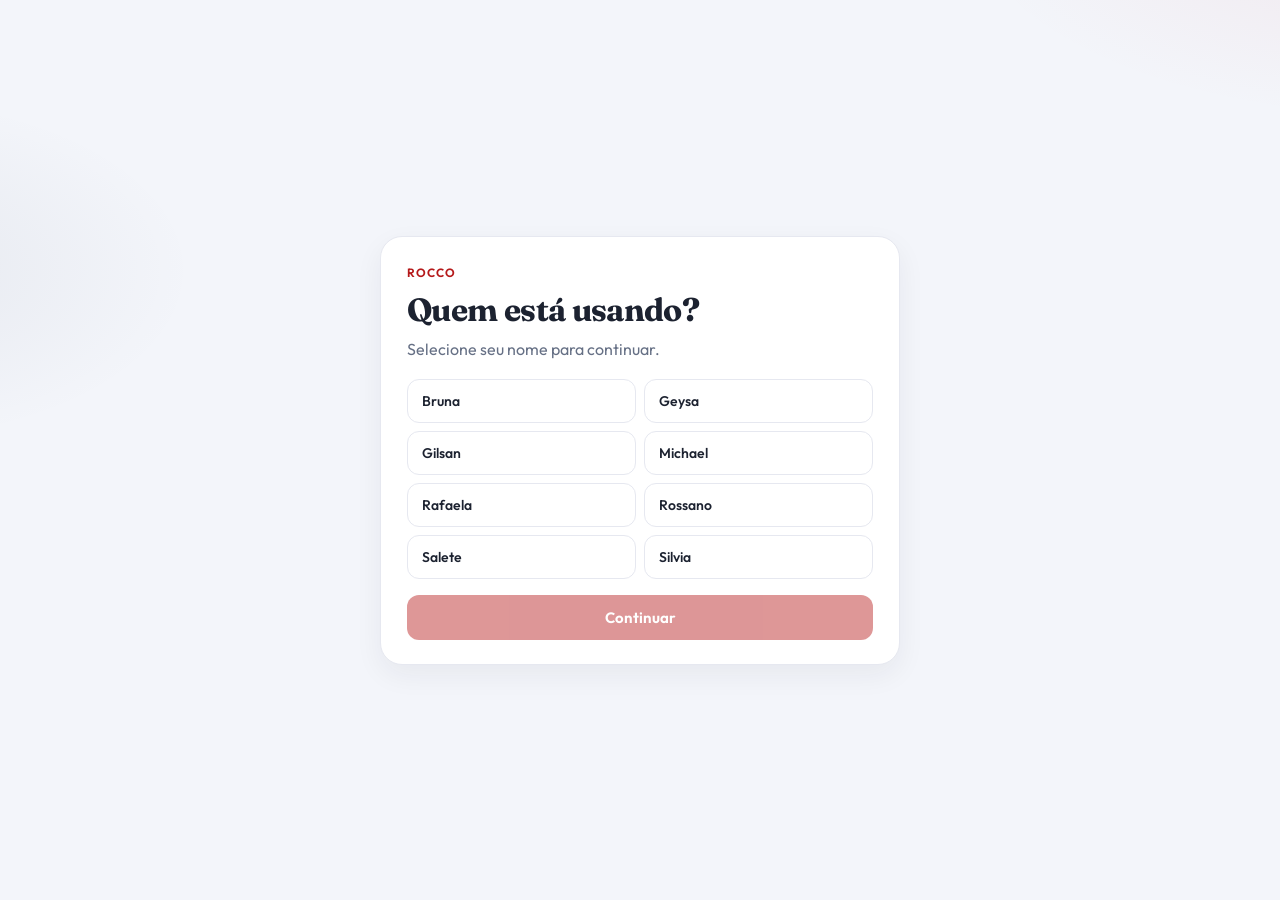
==== index.html @ 086c53b8 "Add a sell-out store drawer with scoped filters, title search, and multi-ISBN selection. Co-authored" ====
<!DOCTYPE html>
<html lang="pt-BR">
<head>
  <meta charset="UTF-8">
  <meta name="viewport" content="width=device-width, initial-scale=1">
  <title>Rocco · Sell-out e sell-in</title>
  <link rel="preconnect" href="https://fonts.googleapis.com">
  <link rel="preconnect" href="https://fonts.gstatic.com" crossorigin>
  <link href="https://fonts.googleapis.com/css2?family=Fraunces:opsz,wght@9..144,560;9..144,650&family=Outfit:wght@360;460;560;650&display=swap" rel="stylesheet">
  <link rel="stylesheet" href="styles.css?v=20261107-multi-sku">
  <link rel="icon" href="data:image/svg+xml,%3Csvg xmlns='http://www.w3.org/2000/svg' viewBox='0 0 64 64'%3E%3Crect width='64' height='64' rx='14' fill='%23b5191a'/%3E%3C/svg%3E">
</head>
<body>
  <div class="seller-gate" id="sellerGate" role="dialog" aria-modal="true" aria-labelledby="sellerGateTitle">
    <div class="seller-gate-card">
      <p class="seller-gate-eyebrow">Rocco</p>
      <h1 id="sellerGateTitle">Quem está usando?</h1>
      <p class="seller-gate-text">Selecione seu nome para continuar.</p>
      <div class="seller-gate-list" id="sellerGateList" role="listbox" aria-label="Lista de vendedores"></div>
      <button type="button" class="seller-gate-btn" id="btnSellerContinue" disabled>Continuar</button>
    </div>
  </div>

  <div class="app" id="appShell" hidden>
    <aside class="sidebar">
      <div class="brand">
        <img src="logo-rocco.png" alt="Editora Rocco" width="184" height="50">
        <small id="brandPanel">Sell-out</small>
      </div>
      <div class="side-who">
        <span>Usando como</span>
        <strong id="sellerNameLabel">—</strong>
        <button type="button" id="btnChangeSeller">Trocar</button>
      </div>

      <nav class="nav" id="navOut" aria-label="Seções do sell-out">
        <button type="button" data-goto="sec-visao" class="is-active">
          <svg viewBox="0 0 24 24" aria-hidden="true"><path d="M4 4h7v7H4zM13 4h7v4h-7zM13 10h7v10h-7zM4 13h7v7H4z"/></svg>
          Visão geral
        </button>
        <button type="button" data-goto="sec-clientes">
          <svg viewBox="0 0 24 24" aria-hidden="true"><path d="M16 21v-2a4 4 0 0 0-4-4H6a4 4 0 0 0-4 4v2"/><circle cx="9" cy="7" r="3"/><path d="M22 21v-2a4 4 0 0 0-3-3.87M16 3.13a4 4 0 0 1 0 7.75"/></svg>
          Clientes
        </button>
        <button type="button" data-goto="sec-itens">
          <svg viewBox="0 0 24 24" aria-hidden="true"><path d="M4 19h16M7 16V8M12 16V5M17 16v-5"/></svg>
          Itens
        </button>
        <button type="button" data-goto="sec-evo">
          <svg viewBox="0 0 24 24" aria-hidden="true"><path d="M4 19V5M4 19h16"/><path d="M7 15l4-5 3 3 5-7"/></svg>
          Evolução
        </button>
        <button type="button" data-goto="sec-uf">
          <svg viewBox="0 0 24 24" aria-hidden="true"><path d="M12 21s7-4.5 7-11a7 7 0 1 0-14 0c0 6.5 7 11 7 11z"/><circle cx="12" cy="10" r="2.5"/></svg>
          Por UF
        </button>
      </nav>
      <nav class="nav" id="navIn" aria-label="Seções do sell-in" hidden>
        <button type="button" data-goto-in="sec-visao" class="is-active">
          <svg viewBox="0 0 24 24" aria-hidden="true"><path d="M4 4h7v7H4zM13 4h7v4h-7zM13 10h7v10h-7zM4 13h7v7H4z"/></svg>
          Visão geral
        </button>
        <button type="button" data-goto-in="sec-evo">
          <svg viewBox="0 0 24 24" aria-hidden="true"><path d="M4 19V5M4 19h16"/><path d="M7 15l4-5 3 3 5-7"/></svg>
          Evolução
        </button>
        <button type="button" data-goto-in="sec-uf">
          <svg viewBox="0 0 24 24" aria-hidden="true"><path d="M12 21s7-4.5 7-11a7 7 0 1 0-14 0c0 6.5 7 11 7 11z"/><circle cx="12" cy="10" r="2.5"/></svg>
          Por UF
        </button>
        <button type="button" data-goto-in="sec-alertas">
          <svg viewBox="0 0 24 24" aria-hidden="true"><path d="M12 4 3 19h18L12 4z"/><path d="M12 10v4M12 16.5v.5"/></svg>
          Alertas
        </button>
        <button type="button" data-goto-in="sec-rank">
          <svg viewBox="0 0 24 24" aria-hidden="true"><path d="M7 20V10M12 20V4M17 20v-7"/></svg>
          Ranking
        </button>
      </nav>

      <div class="side-foot" id="sideFoot">
        <p class="side-base" id="sideBase">Nenhuma base carregada</p>
        <div class="side-filters" id="sideFilters" hidden>
          <div class="side-filters-head">
            <p>Filtros utilizados</p>
            <button type="button" class="side-clear-link" id="btnSideClear" hidden>Limpar</button>
          </div>
          <ul id="sideFilterList"></ul>
          <button type="button" class="side-clear" id="btnSideClearAll" hidden>Limpar todos os filtros</button>
        </div>
      </div>

      <button type="button" class="side-file" id="btnFile">
        <svg viewBox="0 0 24 24" aria-hidden="true"><path d="M12 4v10"/><path d="m8 8 4-4 4 4"/><path d="M5 20h14"/></svg>
        <span>
          <strong id="fileLabel">Importar CSV</strong>
          <small id="fileMeta">Sell-out acumulado Rocco</small>
        </span>
      </button>
      <input id="file" type="file" accept=".csv,text/csv" hidden>
    </aside>

    <main class="main">
      <div class="main-inner">
        <header class="top">
          <div>
            <h1 id="viewTitle">Desempenho sell-out</h1>
            <p id="viewSource">O que o cliente vendeu para o consumidor final</p>
          </div>
          <div class="top-tools">
            <div class="view-tabs" role="tablist" aria-label="Painel">
              <button type="button" id="tabSellOut" role="tab" aria-pressed="true" aria-controls="viewOut">Sell-out</button>
              <button type="button" id="tabSellIn" role="tab" aria-pressed="false" aria-controls="viewIn">Sell-in</button>
            </div>
            <div class="out-tools" id="outTools">
            <div class="year-switch" id="yearSwitch" role="group" aria-label="Ano em análise"></div>
            <div class="search-wrap">
              <label class="search">
                <svg viewBox="0 0 24 24" aria-hidden="true"><circle cx="11" cy="11" r="6"/><path d="m16 16 4 4"/></svg>
                <input id="q" type="search" placeholder="Buscar loja ou CNPJ" autocomplete="off" disabled aria-label="Buscar loja ou CNPJ" aria-controls="searchHit" aria-expanded="false">
              </label>
              <div id="searchHit" class="search-hit" hidden></div>
            </div>
            <div class="search-wrap">
              <label class="search search-isbn">
                <svg viewBox="0 0 24 24" aria-hidden="true"><circle cx="11" cy="11" r="6"/><path d="m16 16 4 4"/></svg>
                <input id="qIsbn" type="search" placeholder="Buscar ISBN" autocomplete="off" disabled aria-label="Buscar ISBN" aria-controls="isbnHit" aria-expanded="false" inputmode="numeric">
              </label>
              <div id="isbnHit" class="search-hit" hidden></div>
            </div>
            <div class="search-wrap">
              <label class="search search-title">
                <svg viewBox="0 0 24 24" aria-hidden="true"><circle cx="11" cy="11" r="6"/><path d="m16 16 4 4"/></svg>
                <input id="qTitle" type="search" placeholder="Buscar título" autocomplete="off" disabled aria-label="Buscar título" aria-controls="titleHit" aria-expanded="false">
              </label>
              <div id="titleHit" class="search-hit" hidden></div>
            </div>
            </div>
          </div>
        </header>

        <div id="viewOut">
        <section id="empty" class="empty">
          <div class="drop" id="drop">
            <div class="drop-icon" aria-hidden="true">
              <svg viewBox="0 0 24 24"><path d="M12 16V6"/><path d="m8 9 4-4 4 4"/><path d="M5 19h14"/></svg>
            </div>
            <h2>Solte o CSV de sell-out</h2>
            <p>Use o arquivo <b>SELL-OUT ACUMULADO ROCCO</b>. Cada venda entra no mês da data. Editora e selo ficam de fora.</p>
            <button type="button" class="btn" id="pick">Selecionar arquivo</button>
            <p class="error" id="error" hidden></p>
          </div>
        </section>

        <div id="dash" hidden>
          <section id="sec-visao" data-section>
            <div class="filters">
              <div class="filter-bar" id="filterBar"></div>
              <button type="button" class="text-btn" id="btnClear" hidden>Limpar recortes</button>
            </div>
            <p class="hint">Comece pelo vendedor. Depois cruze grupo econômico, loja, UF ou categoria — os painéis e o ranking de itens acompanham o recorte. A data vale pelo mês inteiro.</p>
            <div class="chips" id="chips" hidden></div>

            <div class="kpis">
              <article class="kpi kpi-amber">
                <span id="kpiRevenueLabel">Faturamento</span>
                <b id="kpiRevenue">—</b>
                <small id="kpiRevenueSub"></small>
              </article>
              <article class="kpi kpi-green" id="kpiVarCard">
                <span>Variação vs. ano anterior</span>
                <b id="kpiVar">—</b>
                <small id="kpiVarSub"></small>
              </article>
              <article class="kpi kpi-navy">
                <span>Lojas ativas</span>
                <b id="kpiActive">—</b>
                <small id="kpiActiveSub">com venda no período</small>
              </article>
              <button type="button" class="kpi is-flat" id="kpiStoppedCard" aria-disabled="true">
                <span>Lojas paradas</span>
                <b id="kpiStopped">—</b>
                <small id="kpiStoppedSub">venda no ano anterior, zero agora</small>
              </button>
              <button type="button" class="kpi kpi-teal" id="kpiNovosCard" aria-disabled="true">
                <span>Novos na base</span>
                <b id="kpiNovos">—</b>
                <small id="kpiNovosSub">primeira venda nos últimos 12 meses</small>
              </button>
              <article class="kpi kpi-purple">
                <span>Volume</span>
                <b id="kpiVolume">—</b>
                <small id="kpiVolumeSub">unidades vendidas</small>
              </article>
            </div>

            <div class="kpi-row">
              <article class="kpi kpi-soft">
                <span>Ticket médio</span>
                <b id="kpiTicket">—</b>
                <small>por cupom</small>
              </article>
              <article class="kpi kpi-soft">
                <span>Grupos ativos</span>
                <b id="kpiGrupos">—</b>
                <small>grupos econômicos</small>
              </article>
              <article class="kpi kpi-soft">
                <span>SKUs distintos</span>
                <b id="kpiSkus">—</b>
                <small>títulos no recorte</small>
              </article>
              <article class="kpi kpi-soft">
                <span>Cupons</span>
                <b id="kpiCupons">—</b>
                <small>transações</small>
              </article>
            </div>
          </section>

          <section class="grid-mid" id="sec-evo" data-section>
            <article class="card chart-card">
              <header class="card-head">
                <div>
                  <h2 id="chartTitle">Evolução mensal</h2>
                  <p id="chartSub">Faturamento no recorte atual</p>
                </div>
              </header>
              <div class="plot-wrap">
                <canvas id="trend" aria-describedby="chartSummary"></canvas>
              </div>
              <p id="chartSummary" class="sr-only"></p>
            </article>

            <article class="card donut-card">
              <header class="card-head">
                <div>
                  <h2>Composição</h2>
                  <p id="donutSub">Participação no período</p>
                </div>
                <div class="seg seg-sm" id="dimSeg" role="group" aria-label="Dimensão">
                  <button type="button" data-dim="loja" aria-pressed="true">Loja</button>
                  <button type="button" data-dim="grupo" aria-pressed="false">Grupo</button>
                  <button type="button" data-dim="vendedor" aria-pressed="false">Vendedor</button>
                  <button type="button" data-dim="uf" aria-pressed="false">UF</button>
                  <button type="button" data-dim="categoria" aria-pressed="false">Categoria</button>
                </div>
              </header>
              <div class="donut-layout">
                <div class="donut-wrap">
                  <canvas id="donut"></canvas>
                  <div class="donut-center">
                    <span id="donutCaption">Período</span>
                    <strong id="donutTotal">—</strong>
                  </div>
                </div>
                <div class="slice-list" id="donutLegend"></div>
              </div>
            </article>
          </section>

          <section id="sec-uf" data-section>
            <article class="card">
              <header class="card-head">
                <div>
                  <h2>Sell-out por UF</h2>
                  <p id="ufSub">Passe o mouse no estado para ver quantas lojas venderam no recorte.</p>
                </div>
              </header>
              <div class="uf-layout">
                <div class="brazil-wrap">
                  <div class="map-side">
                    <div class="map-legend">
                      <span><i class="dot-up"></i>Crescendo</span>
                      <span><i class="dot-down"></i>Caindo</span>
                      <span><i class="dot-cold"></i>Sem cliente</span>
                    </div>
                    <p class="map-note">Clique num estado para filtrar. Passe o mouse para ver lojas e variação.</p>
                  </div>
                  <svg id="brazilSvg" viewBox="0 0 440 470" role="img" aria-label="Mapa do Brasil por estado"></svg>
                </div>
                <div class="uf-bars">
                  <p id="ufCut" class="uf-cut">Recorte: todos os estados</p>
                  <div class="uf-list" id="ufList"></div>
                </div>
              </div>
            </article>
          </section>

          <section id="sec-clientes" data-section>
            <article class="card">
              <header class="card-head">
                <div>
                  <h2>Grupos econômicos</h2>
                  <p id="grupoCount"></p>
                </div>
              </header>
              <div class="rank-scroll">
                <table class="rank-table">
                  <thead>
                    <tr>
                      <th class="col-pos">#</th>
                      <th><button type="button" data-sort-grupo="name">Grupo</button></th>
                      <th class="num"><button type="button" data-sort-grupo="lojas">Lojas</button></th>
                      <th class="num"><button type="button" data-sort-grupo="fat">Faturamento</button></th>
                      <th class="num"><button type="button" data-sort-grupo="pct">Var. fat.</button></th>
                      <th class="num"><button type="button" data-sort-grupo="vol">Volume</button></th>
                      <th class="num"><button type="button" data-sort-grupo="pctVol">Var. vol.</button></th>
                    </tr>
                  </thead>
                  <tbody id="grupoBody"></tbody>
                </table>
              </div>
            </article>

            <article class="card" id="lojaCard">
              <header class="card-head">
                <div>
                  <h2>Lojas</h2>
                  <p id="lojaCount"></p>
                </div>
              </header>
              <div class="rank-scroll">
                <table class="rank-table">
                  <thead>
                    <tr>
                      <th class="col-pos">#</th>
                      <th><button type="button" data-sort-loja="name">Loja</button></th>
                      <th>Grupo</th>
                      <th class="col-vend">Vendedor</th>
                      <th class="num"><button type="button" data-sort-loja="fat">Faturamento</button></th>
                      <th class="num"><button type="button" data-sort-loja="pct">Var. fat.</button></th>
                      <th class="num"><button type="button" data-sort-loja="vol">Volume</button></th>
                      <th class="num"><button type="button" data-sort-loja="pctVol">Var. vol.</button></th>
                    </tr>
                  </thead>
                  <tbody id="lojaBody"></tbody>
                </table>
              </div>
            </article>
          </section>

          <section id="sec-itens" data-section>
            <article class="card">
              <header class="card-head items-head">
                <div>
                  <h2>Itens</h2>
                  <p id="itemsSub">Top títulos no recorte</p>
                </div>
                <div class="items-tools">
                  <label class="field">
                    <span>Grupo</span>
                    <select id="itemGrupo"></select>
                  </label>
                  <label class="field">
                    <span>Loja</span>
                    <select id="itemLoja"></select>
                  </label>
                  <label class="field">
                    <span>Categoria</span>
                    <select id="itemCategoria"></select>
                  </label>
                </div>
              </header>
              <div class="rank-scroll">
                <table class="rank-table items-table">
                  <thead>
                    <tr>
                      <th class="col-pos">#</th>
                      <th><button type="button" data-sort-item="sku">SKU</button></th>
                      <th><button type="button" data-sort-item="desc">Descrição</button></th>
                      <th><button type="button" data-sort-item="cat">Categoria</button></th>
                      <th class="num"><button type="button" data-sort-item="vol">Volume</button></th>
                      <th class="num"><button type="button" data-sort-item="fat">Faturamento</button></th>
                      <th class="num"><button type="button" data-sort-item="parte">Parte</button></th>
                    </tr>
                  </thead>
                  <tbody id="itemsBody"></tbody>
                </table>
              </div>
            </article>
          </section>
        </div>
        </div>

        <section id="viewIn" hidden>
          <div id="sellInEmpty" class="empty">
            <div class="drop" id="dropIn">
              <div class="drop-icon" aria-hidden="true">
                <svg viewBox="0 0 24 24"><path d="M12 16V6"/><path d="m8 9 4-4 4 4"/><path d="M5 19h14"/></svg>
              </div>
              <h2 id="sellInTitle">Solte o CSV de sell-in</h2>
              <p id="sellInText">Use o arquivo de faturamento da Rocco para a loja. A base de sell-out continua na outra aba.</p>
              <button type="button" class="btn" id="pickIn">Selecionar arquivo</button>
              <p class="error" id="errorIn" hidden></p>
            </div>
            <input id="fileIn" type="file" accept=".csv,text/csv" hidden>
          </div>
          <iframe id="sellInFrame" title="Painel de sell-in" hidden></iframe>
        </section>
      </div>
    </main>
  </div>

  <aside class="drawer" id="drawer" aria-hidden="true">
    <div class="drawer-card" id="drawerBody"></div>
  </aside>

  <div class="tooltip" id="tooltip" hidden></div>

  <div class="loading" id="loading" hidden>
    <div>
      <div class="spinner" aria-hidden="true"></div>
      <p id="loadingText">Lendo o sell-out…</p>
    </div>
  </div>

  <script src="brazil-map.js"></script>
  <script src="app.js?v=20261107-multi-sku"></script>
  <script src="sell-in/painel.js?v=20261107-drawer"></script>
</body>
</html>
---- styles.css ----
:root {
  --red: #b5191a;
  --red-deep: #8e1214;
  --ink: #1c2230;
  --muted: #667085;
  --line: #e6e8f0;
  --card: #ffffff;
  --bg: #f3f5fa;
  --amber: #f0b429;
  --amber-ink: #3d2a04;
  --green: #0f7a5a;
  --navy: #1b2a4a;
  --purple: #5c2d82;
  --teal: #0e7490;
  --down: #9d2c3c;
  --shadow: 0 10px 28px rgba(28, 34, 48, 0.06);
  --radius: 18px;
  --sans: "Outfit", "Segoe UI", sans-serif;
  --serif: "Fraunces", Georgia, serif;
  --side: 240px;
}

* { box-sizing: border-box; }
[hidden] { display: none !important; }
html, body { margin: 0; padding: 0; }
body {
  font-family: var(--sans);
  color: var(--ink);
  background:
    radial-gradient(900px 420px at 110% -10%, rgba(210, 60, 72, 0.08), transparent 50%),
    radial-gradient(700px 380px at -10% 30%, rgba(27, 42, 74, 0.06), transparent 46%),
    var(--bg);
  min-height: 100vh;
}
button, input { font-family: inherit; color: inherit; }
button { cursor: pointer; }
h1, h2, p { margin: 0; }
.sr-only {
  position: absolute;
  width: 1px; height: 1px;
  padding: 0; margin: -1px;
  overflow: hidden; clip: rect(0,0,0,0); border: 0;
}

.seller-gate {
  min-height: 100vh;
  display: grid;
  place-items: center;
  padding: 28px 18px;
}
.seller-gate-card {
  width: min(520px, 100%);
  background: var(--card);
  border: 1px solid var(--line);
  border-radius: 22px;
  box-shadow: var(--shadow);
  padding: 28px 26px 24px;
}
.seller-gate-eyebrow {
  font-size: 12px;
  letter-spacing: .08em;
  text-transform: uppercase;
  color: var(--red);
  font-weight: 650;
  margin-bottom: 10px;
}
.seller-gate-card h1 {
  font-family: var(--serif);
  font-size: clamp(1.6rem, 3vw, 2rem);
  letter-spacing: -.02em;
  margin-bottom: 8px;
}
.seller-gate-text {
  color: var(--muted);
  line-height: 1.5;
  margin-bottom: 18px;
}
.seller-gate-list {
  display: grid;
  grid-template-columns: repeat(2, minmax(0, 1fr));
  gap: 8px;
  margin-bottom: 16px;
}
.seller-gate-option {
  border: 1px solid var(--line);
  background: #fff;
  border-radius: 12px;
  padding: 12px 14px;
  text-align: left;
  font-size: 14px;
  font-weight: 560;
  color: var(--ink);
}
.seller-gate-option:hover { border-color: #c5cad6; }
.seller-gate-option.is-selected {
  background: var(--red);
  border-color: var(--red-deep);
  color: #fff;
}
.seller-gate-btn {
  width: 100%;
  border: 0;
  border-radius: 12px;
  padding: 13px 16px;
  background: var(--red);
  color: #fff;
  font-size: 15px;
  font-weight: 650;
}
.seller-gate-btn:disabled { opacity: .45; cursor: not-allowed; }
.side-who {
  display: flex;
  align-items: center;
  gap: 8px;
  margin: 0 10px 14px;
  padding: 8px 10px;
  background: rgba(0,0,0,.12);
  border-radius: 12px;
}
.side-who span {
  opacity: .75;
  font-size: 11px;
  letter-spacing: .04em;
  text-transform: uppercase;
}
.side-who strong { flex: 1; min-width: 0; font-size: 14px; }
.side-who button {
  border: 0;
  background: rgba(255,255,255,.18);
  color: #fff;
  border-radius: 999px;
  padding: 4px 10px;
  font-size: 12px;
  font-weight: 650;
}
.side-who button:hover { background: rgba(255,255,255,.3); }

.app {
  display: grid;
  grid-template-columns: var(--side) 1fr;
  min-height: 100vh;
}

.sidebar {
  position: sticky;
  top: 0;
  height: 100vh;
  background: var(--red);
  color: #fff;
  display: flex;
  flex-direction: column;
  padding: 22px 14px 0;
  overflow: hidden;
  animation: slide .55s cubic-bezier(.2,.7,.2,1) both;
}
.brand {
  display: flex;
  flex-direction: column;
  align-items: flex-start;
  gap: 8px;
  padding: 2px 10px 20px;
}
.brand img {
  display: block;
  width: 168px;
  height: auto;
}
.brand small { display: block; opacity: .82; font-size: 12px; letter-spacing: .08em; text-transform: uppercase; }
.nav { display: flex; flex-direction: column; gap: 4px; }
.nav button {
  display: flex; align-items: center; gap: 10px;
  border: 0; background: transparent; color: #fff;
  text-align: left; border-radius: 12px;
  padding: 11px 12px; font-size: 14.5px; font-weight: 500;
}
.nav button svg { width: 18px; height: 18px; fill: none; stroke: #fff; stroke-width: 1.8; stroke-linecap: round; stroke-linejoin: round; }
.nav button:hover { background: rgba(255,255,255,.12); }
.nav button.is-active { background: rgba(255,255,255,.18); }
.side-foot {
  margin: 18px 10px 8px;
  flex: 1;
  min-height: 0;
  overflow: auto;
  font-size: 12px;
  line-height: 1.45;
  color: rgba(255,255,255,.82);
}
.side-base { margin: 0; }
.side-filters { margin-top: 14px; }
.side-filters-head {
  display: flex;
  align-items: center;
  justify-content: space-between;
  gap: 8px;
  margin-bottom: 8px;
}
.side-filters-head p {
  margin: 0;
  color: #fff;
  font-size: 12px;
  font-weight: 650;
}
.side-clear-link {
  border: 0;
  background: rgba(255,255,255,.18);
  color: #fff;
  border-radius: 999px;
  padding: 4px 10px;
  font-size: 11.5px;
  font-weight: 700;
  letter-spacing: .02em;
  cursor: pointer;
  flex: none;
}
.side-clear-link:hover { background: rgba(255,255,255,.3); }
.side-filters ul {
  margin: 0;
  padding: 0;
  list-style: none;
  display: flex;
  flex-direction: column;
  gap: 6px;
}
.side-filters li {
  display: flex;
  align-items: center;
  gap: 8px;
  color: #fff;
  font-size: 12.5px;
  line-height: 1.35;
  overflow-wrap: anywhere;
  background: rgba(0,0,0,.12);
  border-radius: 10px;
  padding: 7px 8px 7px 10px;
}
.side-filters li > span { flex: 1; min-width: 0; }
.side-filters li.is-empty {
  color: rgba(255,255,255,.72);
  display: block;
  background: transparent;
  padding: 0;
}
.side-filter-x {
  flex: none;
  width: 22px;
  height: 22px;
  border: 0;
  border-radius: 50%;
  background: rgba(255,255,255,.22);
  color: #fff;
  font-size: 15px;
  line-height: 1;
  cursor: pointer;
  padding: 0;
}
.side-filter-x:hover { background: #fff; color: var(--red); }
.side-clear {
  margin-top: 10px;
  border: 1px solid rgba(255,255,255,.4);
  background: rgba(255,255,255,.16);
  color: #fff;
  border-radius: 10px;
  padding: 9px 10px;
  font-size: 12.5px;
  font-weight: 700;
  width: 100%;
  text-align: center;
  cursor: pointer;
}
.side-clear:hover { background: rgba(255,255,255,.28); }
.side-file {
  margin-top: auto;
  display: flex; gap: 10px; align-items: center;
  color: #fff; background: transparent;
  border: 0; border-top: 1px solid rgba(255,255,255,.18);
  padding: 16px 10px 18px;
  text-align: left;
}
.side-file svg { width: 20px; height: 20px; fill: none; stroke: #fff; stroke-width: 1.8; stroke-linecap: round; stroke-linejoin: round; flex: none; }
.side-file strong { display: block; font-size: 14px; }
.side-file small { display: block; opacity: .75; font-size: 12px; margin-top: 2px; }
.side-file:hover { background: rgba(0,0,0,.08); }

.main { min-width: 0; }
[data-section] { scroll-margin-top: 18px; }
.main-inner {
  max-width: 1380px;
  margin: 0 auto;
  padding: 28px 32px 64px;
  display: flex;
  flex-direction: column;
  gap: 32px;
}
#sec-visao,
#dash {
  display: flex;
  flex-direction: column;
  gap: 28px;
}
#sec-visao { gap: 14px; }

.top {
  position: relative;
  z-index: 8;
  display: flex;
  justify-content: space-between;
  gap: 18px;
  align-items: flex-end;
}
.top h1 {
  font-family: var(--serif);
  font-weight: 650;
  font-size: 34px;
  letter-spacing: -0.03em;
  white-space: nowrap;
}
.top > div:first-child { flex-shrink: 0; }
.top p { color: var(--muted); margin-top: 4px; font-size: 14px; }
.top-tools { display: flex; gap: 10px; align-items: center; flex-wrap: wrap; justify-content: flex-end; }
.out-tools { display: flex; gap: 10px; align-items: center; flex-wrap: wrap; justify-content: flex-end; }
.view-tabs {
  display: flex;
  gap: 4px;
  background: #fff;
  border: 1px solid var(--line);
  border-radius: 999px;
  padding: 4px;
  box-shadow: var(--shadow);
}
.view-tabs button {
  border: 0;
  background: transparent;
  border-radius: 999px;
  padding: 8px 14px;
  font-weight: 650;
  font-size: 14px;
  color: var(--muted);
}
.view-tabs button[aria-pressed="true"] { background: var(--red); color: #fff; }
#viewOut { display: flex; flex-direction: column; gap: 32px; }
#sellInFrame {
  width: 100%;
  min-height: calc(100vh - 120px);
  border: 0;
  display: block;
  background: transparent;
}
.year-switch { display: flex; gap: 6px; min-height: 38px; }
.year-switch button {
  border: 1px solid var(--line);
  background: #fff;
  border-radius: 999px;
  padding: 7px 12px;
  font-weight: 600;
  font-size: 13px;
}
.year-switch button[aria-pressed="true"] {
  background: var(--ink);
  color: #fff;
  border-color: var(--ink);
}
.search {
  display: flex; align-items: center; gap: 8px;
  background: #fff;
  border: 1px solid var(--line);
  border-radius: 999px;
  padding: 8px 14px;
  min-width: min(240px, 70vw);
  box-shadow: var(--shadow);
}
.search svg { width: 16px; height: 16px; stroke: var(--muted); fill: none; stroke-width: 1.8; }
.search input {
  border: 0; outline: 0; width: 100%; background: transparent; font-size: 14px;
}
.search input:disabled { cursor: not-allowed; }
.search-isbn { min-width: min(200px, 70vw); }
.search-title { min-width: min(260px, 70vw); }
.search-wrap { position: relative; }
.search-hit {
  position: absolute;
  z-index: 12;
  top: calc(100% + 8px);
  right: 0;
  width: min(420px, 78vw);
  background: #fff;
  border: 1px solid var(--line);
  border-radius: 16px;
  box-shadow: 0 16px 40px rgba(28, 34, 48, .14);
  padding: 6px;
}
.search-hit button {
  display: flex;
  flex-direction: column;
  align-items: flex-start;
  gap: 2px;
  width: 100%;
  text-align: left;
  border: 0;
  background: transparent;
  border-radius: 12px;
  padding: 8px 10px;
}
.search-hit button:hover,
.search-hit button:focus-visible { background: #f6f7fb; }
.search-hit button.is-on { background: #fff1f2; }
.search-hit button.is-on b { color: var(--red); }
.search-hit b { font-size: 14px; font-weight: 650; line-height: 1.25; }
.search-hit small { color: var(--muted); font-size: 12px; }
.search-hit .search-more { color: var(--muted); font-size: 12px; padding: 6px 10px 8px; }
.search-hit .search-label {
  margin: 6px 10px 2px;
  font-size: 11px;
  font-weight: 650;
  letter-spacing: .04em;
  text-transform: uppercase;
  color: var(--muted);
}

.empty { display: grid; place-items: center; min-height: 62vh; }
.drop {
  width: min(640px, 100%);
  background: #fff;
  border-radius: 28px;
  padding: 48px 40px;
  text-align: center;
  box-shadow: var(--shadow);
  border: 1.5px dashed #e2b8bd;
}
.drop h2 { font-family: var(--serif); font-size: 32px; letter-spacing: -0.03em; margin-bottom: 8px; }
.drop p { color: var(--muted); line-height: 1.5; }
.drop-icon {
  width: 64px; height: 64px; margin: 0 auto 14px;
  border-radius: 20px;
  display: grid; place-items: center;
  background: #fff1f2;
  color: var(--red);
  animation: floaty 2.4s ease-in-out infinite;
}
.drop-icon svg { width: 28px; height: 28px; fill: none; stroke: currentColor; stroke-width: 1.8; stroke-linecap: round; stroke-linejoin: round; }
.btn {
  margin-top: 18px;
  background: var(--red);
  color: #fff;
  border: 0;
  border-radius: 999px;
  padding: 12px 18px;
  font-weight: 650;
  font-size: 15px;
}
.btn:hover { background: var(--red-deep); }
.error {
  margin-top: 14px;
  color: var(--down);
  background: #fff1f2;
  border-radius: 12px;
  padding: 10px 12px;
}
body.is-drag .drop { border-color: var(--red); transform: translateY(-2px); }

.filters { position: relative; z-index: 6; display: flex; gap: 10px; align-items: flex-start; }
.filter-bar { display: flex; flex-wrap: wrap; gap: 8px; flex: 1; }
.menu { position: relative; }
.menu-btn {
  display: flex; align-items: center; gap: 8px;
  background: #fff; border: 1px solid var(--line);
  border-radius: 12px; padding: 8px 12px;
  box-shadow: 0 1px 0 rgba(28,34,48,.02);
  max-width: 240px;
}
.menu.is-on .menu-btn,
.menu-k { color: var(--muted); font-size: 12px; }
.menu-v {
  font-weight: 650; font-size: 14px;
  max-width: 120px; overflow: hidden; text-overflow: ellipsis; white-space: nowrap;
}
.menu-btn svg { width: 14px; height: 14px; stroke: var(--muted); fill: none; stroke-width: 2; }
.menu-panel {
  position: absolute; z-index: 15; top: calc(100% + 6px); left: 0;
  width: 280px; background: #fff; border-radius: 14px;
  box-shadow: 0 16px 40px rgba(28,34,48,.14);
  border: 1px solid var(--line);
  padding: 8px;
}
.menu-panel input[type="search"] {
  width: 100%; border: 1px solid var(--line); border-radius: 10px;
  padding: 8px 10px; margin-bottom: 6px; outline: none;
}
.menu-actions { display: flex; justify-content: space-between; align-items: center; gap: 8px; margin-bottom: 4px; }
.menu-count {
  font-size: 11px;
  color: var(--muted);
  font-weight: 560;
}
.menu-scope {
  margin: 0 0 8px;
  font-size: 11.5px;
  line-height: 1.35;
  color: var(--muted);
}
.menu-empty {
  margin: 8px 4px;
  font-size: 13px;
  color: var(--muted);
}
.menu-client .menu-panel { width: 360px; left: 0; right: auto; }
.menu-client .menu-btn { max-width: 280px; }
.menu-client .menu-v { max-width: 160px; }
.menu-actions button, .text-btn {
  border: 0; background: transparent; color: var(--red); font-weight: 650; font-size: 13px; padding: 4px 6px;
}
.menu-list { max-height: 260px; overflow: auto; }
.opt {
  display: flex; align-items: center; gap: 8px;
  padding: 7px 6px; border-radius: 8px; font-size: 14px; cursor: pointer;
}
.opt:hover { background: #f6f7fb; }
.opt em { margin-left: auto; color: var(--muted); font-style: normal; font-size: 12px; }
.hint { color: var(--muted); font-size: 13px; margin: 0; }

.chips { display: flex; flex-wrap: wrap; gap: 6px; }
.chip {
  display: inline-flex;
  align-items: center;
  gap: 8px;
  background: #fff;
  border-radius: 999px;
  padding: 6px 10px 6px 12px;
  border: 1px solid var(--line);
  font-size: 13px;
  font-family: inherit;
  color: var(--ink);
  cursor: pointer;
  animation: rise .35s both;
}
.chip span {
  display: inline-flex;
  align-items: center;
  justify-content: center;
  width: 18px;
  height: 18px;
  border-radius: 50%;
  background: #f3f4f8;
  color: #5b6475;
  font-size: 14px;
  line-height: 1;
}
.chip:hover {
  border-color: #d7b0b4;
  background: #fff8f8;
}
.chip:hover span {
  background: var(--red);
  color: #fff;
}

.kpis { display: grid; grid-template-columns: repeat(6, minmax(0, 1fr)); gap: 12px; margin-top: 8px; }
.insights { display: grid; grid-template-columns: repeat(auto-fill, minmax(230px, 1fr)); gap: 20px; margin-top: 10px; }
.kpi {
  position: relative; overflow: hidden;
  container-type: inline-size;
  border-radius: var(--radius);
  padding: 22px 18px 20px;
  min-height: 140px;
  display: flex; flex-direction: column; gap: 6px;
  box-shadow: var(--shadow);
  min-width: 0;
}
.kpi span { font-size: 15px; font-weight: 600; opacity: .85; }
.kpi b {
  font-family: var(--serif);
  font-size: clamp(22px, 1.7vw, 34px);
  font-weight: 650;
  letter-spacing: -0.03em;
  line-height: 1.1;
  font-variant-numeric: tabular-nums;
  overflow-wrap: anywhere;
  max-width: 100%;
}
#kpiRevenue {
  font-size: clamp(15px, 11.5cqi, 28px);
  white-space: nowrap;
  overflow-wrap: normal;
  letter-spacing: -0.04em;
  max-width: 100%;
}
.kpi small { font-size: 13px; opacity: .8; margin-top: auto; line-height: 1.35; }
.kpi small b {
  font-family: inherit;
  font-size: 12.5px;
  font-weight: 750;
  letter-spacing: 0;
  line-height: 1.35;
  opacity: 1;
}
.kpi-amber .var-up { color: #0b5c42; }
.kpi-amber .var-down { color: #8e2432; }
.kpi-amber { background: var(--amber); color: var(--amber-ink); }
.kpi-green, .kpi.is-up { background: var(--green); color: #fff; }
.kpi.is-down { background: var(--down); color: #fff; }
.kpi.is-flat { background: #5c6b7a; color: #fff; }
.kpi-navy { background: var(--navy); color: #fff; }
.kpi-teal { background: var(--teal); color: #fff; }
.kpi-purple { background: var(--purple); color: #fff; }
button.kpi {
  appearance: none;
  border: 0;
  width: 100%;
  text-align: left;
  font: inherit;
}
button.kpi:not([aria-disabled="true"]) { cursor: pointer; }
button.kpi:not([aria-disabled="true"]):hover { transform: translateY(-2px); }
button.kpi[aria-disabled="true"] { cursor: default; }
button.kpi[aria-pressed="true"] {
  box-shadow: 0 0 0 3px #fff, 0 0 0 6px var(--ink);
}
#lojaCard.is-paradas { box-shadow: 0 0 0 2px var(--down), var(--shadow); }
.dash.play .kpi::after, #dash.play .kpi::after {
  content: "";
  position: absolute; inset: 0;
  background: linear-gradient(110deg, transparent 30%, rgba(255,255,255,.28) 48%, transparent 62%);
  transform: translateX(-120%);
  animation: sheen 1.05s ease both;
}

.insight {
  display: flex; align-items: center; gap: 14px;
  text-align: left;
  background: #fff; border: 1px solid var(--line);
  border-radius: 18px; padding: 16px 18px;
  min-height: 88px;
  box-shadow: var(--shadow);
  transition: transform .2s ease, background .2s ease, color .2s ease;
}
.insight b {
  font-family: var(--serif);
  font-size: 28px;
  min-width: 42px;
  font-variant-numeric: tabular-nums;
  letter-spacing: -0.03em;
}
.insight span { display: flex; flex-direction: column; font-weight: 650; font-size: 14px; line-height: 1.2; }
.insight small { font-weight: 460; color: var(--muted); font-size: 12px; margin-top: 2px; }
.insight:hover { transform: translateY(-2px); }
.insight-up b { color: var(--green); }
.insight-down b { color: var(--down); }
.insight-low b { color: var(--navy); }
.insight-idle b { color: var(--purple); }
.insight-new b { color: #8a5a08; }
.insight-stuck b { color: #9a3412; }
.insight-replenish b { color: #0f5f73; }
.insight[aria-pressed="true"] { color: #fff; border-color: transparent; }
.insight[aria-pressed="true"] small { color: rgba(255,255,255,.82); }
.insight-up[aria-pressed="true"] { background: var(--green); }
.insight-down[aria-pressed="true"] { background: var(--down); }
.insight-low[aria-pressed="true"] { background: var(--navy); }
.insight-idle[aria-pressed="true"] { background: var(--purple); }
.insight-new[aria-pressed="true"] { background: var(--amber); color: var(--amber-ink); }
.insight-new[aria-pressed="true"] small { color: rgba(61, 42, 4, .78); }
.insight-stuck[aria-pressed="true"] { background: #9a3412; }
.insight-replenish[aria-pressed="true"] { background: #0f5f73; }
.insight[aria-pressed="true"] b { color: #fff; }
.insight-new[aria-pressed="true"] b { color: var(--amber-ink); }

.grid-mid, .grid-bot {
  display: grid;
  grid-template-columns: 1fr;
  gap: 28px;
}

.card {
  position: relative;
  z-index: 1;
  background: var(--card);
  border-radius: var(--radius);
  box-shadow: var(--shadow);
  padding: 20px 22px 18px;
  border: 1px solid rgba(255,255,255,.7);
  min-width: 0;
}
.card-head {
  display: flex; justify-content: space-between; gap: 12px; align-items: flex-start;
  margin-bottom: 14px;
}
.card-head h2 { font-size: 18px; letter-spacing: -0.02em; }
.card-head p { color: var(--muted); font-size: 12.5px; margin-top: 3px; line-height: 1.4; }

.seg { display: flex; background: #f3f5fa; border-radius: 12px; padding: 3px; gap: 2px; flex-wrap: wrap; }
.seg button {
  border: 0; background: transparent; border-radius: 10px;
  padding: 7px 10px; font-size: 13px; font-weight: 600; color: var(--muted);
}
.seg button[aria-pressed="true"] { background: #fff; color: var(--ink); box-shadow: 0 1px 3px rgba(28,34,48,.08); }
.seg-sm button { padding: 6px 8px; font-size: 12px; }
.seg-wrap { margin-bottom: 8px; }

.legend { display: flex; flex-wrap: wrap; gap: 6px; margin-bottom: 6px; }
.legend button, .slice {
  display: inline-flex; align-items: center; gap: 6px;
  border: 0; background: transparent; border-radius: 999px;
  padding: 4px 8px; font-size: 13px; font-weight: 600;
}
.legend button i, .slice i {
  width: 9px; height: 9px; border-radius: 50%; display: inline-block;
}
.legend button.is-off { opacity: .35; }

.plot-wrap { position: relative; height: 460px; }
.uf-layout { display: grid; grid-template-columns: minmax(0, 1.25fr) minmax(0, 1fr); gap: 12px 24px; align-items: start; }
.uf-bars { display: flex; flex-direction: column; min-width: 0; }
.uf-layout .plot-wrap { height: 480px; }
.uf-rank { margin-top: 8px; }
.uf-rank-head { display: flex; align-items: center; justify-content: space-between; gap: 12px; margin-bottom: 6px; }
.uf-rank-head p { margin: 0; font-size: 13px; font-weight: 650; }
.uf-rank-grid { display: grid; grid-template-columns: minmax(0, 1fr) minmax(0, 1fr); gap: 8px 28px; align-items: start; }
.uf-rank-label { margin: 0 0 4px; font-size: 13px; font-weight: 650; }
.uf-rank-plot { position: relative; height: 280px; }
.uf-rank-plot canvas { position: absolute; inset: 0; width: 100%; height: 100%; cursor: pointer; }
.brazil-wrap { min-width: 0; display: grid; grid-template-columns: 1fr; align-items: start; gap: 8px; }
.brazil-wrap svg { width: 100%; height: auto; max-height: none; display: block; }
.map-side { display: flex; flex-direction: row; align-items: center; flex-wrap: wrap; gap: 8px 16px; max-width: none; }
.brazil-wrap path { stroke: #fff; stroke-width: 0.8; cursor: pointer; }
.brazil-wrap path.is-hot { stroke: #1b2a4a; stroke-width: 1.6; }
.brazil-wrap path.is-on { stroke: #1b2a4a; stroke-width: 2.2; }
.map-legend { display: flex; flex-direction: row; align-items: center; gap: 14px; margin: 0; font-size: 12px; font-weight: 650; color: var(--ink); }
.map-legend span { display: inline-flex; align-items: center; gap: 6px; }
.map-legend i { width: 9px; height: 9px; border-radius: 50%; display: inline-block; }
.map-legend .dot-up { background: #0f7a5a; }
.map-legend .dot-down { background: #8e1214; }
.map-legend .dot-hot { background: #8e1214; }
.map-legend .dot-cold { background: #e7e9f0; border: 1px solid #cfd3dc; box-sizing: border-box; }
.map-note { color: var(--muted); font-size: 12px; margin: 0; text-align: left; line-height: 1.35; }
.uf-cut { margin: 0 0 4px; font-size: 13px; font-weight: 650; }
.uf-list {
  display: flex;
  flex-direction: column;
  gap: 2px;
  max-height: 520px;
  overflow: auto;
  padding-right: 2px;
}
.uf-row {
  display: grid;
  grid-template-columns: 36px minmax(0, 1fr) auto;
  gap: 10px;
  align-items: center;
  width: 100%;
  border: 0;
  background: transparent;
  text-align: left;
  padding: 8px 10px;
  border-radius: 10px;
  cursor: pointer;
  color: var(--ink);
  font: inherit;
}
.uf-row:hover,
.uf-row.is-hot { background: #f6f7fb; }
.uf-row.is-on { background: #f8e8ea; }
.uf-code { font-weight: 700; letter-spacing: .04em; }
.uf-meta { color: var(--muted); font-size: 12.5px; }
.uf-meta em { font-style: normal; font-weight: 700; }
.uf-meta em.is-up { color: #0f7a5a; }
.uf-meta em.is-down { color: #8e1214; }
.uf-row b { font-variant-numeric: tabular-nums; font-size: 13px; }
.uf-list b.is-down { color: var(--down); }
.uf-list b.is-up { color: var(--green); }
.plot-wrap canvas { position: absolute; inset: 0; width: 100%; height: 100%; }

.donut-layout { display: grid; grid-template-columns: 220px 1fr; gap: 8px; align-items: center; }
.donut-wrap { position: relative; width: 220px; height: 220px; margin: 0 auto; }
.donut-wrap canvas { width: 100%; height: 100%; }
.donut-center {
  position: absolute; inset: 52px; display: grid; place-items: center; align-content: center;
  text-align: center; pointer-events: none;
}
.donut-center span { color: var(--muted); font-size: 11px; }
.donut-center strong {
  font-family: var(--serif); font-size: 22px; letter-spacing: -0.03em; line-height: 1.1;
}
.slice-list { display: flex; flex-direction: column; max-height: 280px; overflow: auto; }
.slice {
  width: 100%; text-align: left; border-radius: 10px; padding: 6px 8px;
}
.slice:hover, .slice.is-hot { background: #f6f7fb; }
.slice.is-dim { opacity: .4; }
.slice b { margin-left: auto; font-variant-numeric: tabular-nums; font-weight: 650; }
.slice small { display: block; color: var(--muted); font-weight: 460; font-size: 11px; }

.alert-list { display: flex; flex-direction: column; gap: 4px; max-height: 430px; overflow: auto; padding-right: 2px; }
.alert-row {
  width: 100%; display: flex; justify-content: space-between; gap: 10px; align-items: center;
  border: 0; background: transparent; text-align: left;
  border-radius: 12px; padding: 8px 8px;
  animation: rise .4s both;
}
.alert-row:hover { background: #f6f7fb; }
.alert-row.is-focus { background: #fff1f2; }
.who { min-width: 0; }
.who strong {
  display: block; font-size: 14px; white-space: nowrap; overflow: hidden; text-overflow: ellipsis;
}
.cname {
  display: flex; align-items: center; gap: 4px; min-width: 0; font-size: 14px;
}
.cname > span {
  min-width: 0; overflow: hidden; text-overflow: ellipsis; white-space: nowrap;
}
.cname .tag { flex: none; }
.who small, .cmeta { color: var(--muted); font-size: 12px; }
.pill {
  flex: none; border-radius: 999px; padding: 4px 8px; font-size: 12px; font-weight: 700;
  font-variant-numeric: tabular-nums;
}
.pill.up { background: #e7f6ef; color: var(--green); }
.pill.down { background: #fdecec; color: var(--down); }
.pill.low { background: #eef1f8; color: var(--navy); }
.pill.idle { background: #f4eef8; color: var(--purple); }
.pill.idle-alert {
  display: inline-flex;
  align-items: center;
  gap: 5px;
  background: #fdecec;
  color: var(--down);
  white-space: nowrap;
}
.pill.idle-alert svg {
  width: 13px;
  height: 13px;
  flex: none;
  fill: none;
  stroke: currentColor;
  stroke-width: 1.8;
  stroke-linecap: round;
  stroke-linejoin: round;
}
.pill.new { background: #fff6df; color: #8a5a08; }
.pill.stuck { background: #fff1e8; color: #9a3412; }
.pill.replenish { background: #e7f4f6; color: #0f5f73; }
.how { margin-top: 8px; color: var(--muted); font-size: 12.5px; }
.how summary { cursor: pointer; font-weight: 650; color: var(--ink); }
.how li { margin: 4px 0; }

.rank-scroll { max-height: 520px; overflow: auto; }
.rank-table { width: 100%; border-collapse: collapse; font-size: 13.5px; }
.rank-table th {
  position: sticky; top: 0; background: #fff; z-index: 1;
  text-align: left; font-size: 12px; color: var(--muted); font-weight: 650;
  padding: 6px 8px; border-bottom: 1px solid var(--line);
}
.rank-table th button {
  border: 0; background: transparent; font-weight: 650; color: var(--muted); padding: 0;
}
.rank-table th button.is-sort { color: var(--ink); }
.rank-table td { padding: 8px; border-bottom: 1px solid #f2f3f7; vertical-align: middle; }
.rank-table tr { cursor: pointer; }
.rank-table tr:hover td { background: #fafbfe; }
.rank-table tr.is-focus td { background: #fff1f2; }
.rank-table .num, .rank-table th.num { text-align: right; }
.col-pos { width: 36px; color: var(--muted); font-variant-numeric: tabular-nums; }
.medal-1 { color: #a16207; font-weight: 800; }
.medal-2 { color: #64748b; font-weight: 800; }
.medal-3 { color: #b45309; font-weight: 800; }
.rev {
  height: 4px; border-radius: 99px; background: #f0f1f5; margin-bottom: 4px; overflow: hidden;
}
.rev span { display: block; height: 100%; background: var(--red); border-radius: 99px; }
.var { font-weight: 700; font-variant-numeric: tabular-nums; }
.var.up { color: var(--green); }
.var.down { color: var(--down); }
.var.flat { color: var(--muted); }
.tag {
  display: inline-block; margin-left: 4px;
  font-style: normal; font-size: 10px; font-weight: 700;
  border-radius: 999px; padding: 1px 5px; vertical-align: 1px;
}
.tag-low { background: #eef1f8; color: var(--navy); }
.tag-idle { background: #f4eef8; color: var(--purple); }
.tag-new { background: #fff6df; color: #8a5a08; }
.tag-stuck { background: #fff1e8; color: #9a3412; }
.tag-replenish { background: #e7f4f6; color: #0f5f73; }
.saldo { font-variant-numeric: tabular-nums; font-weight: 700; }
.saldo.is-stuck { color: #9a3412; }
.saldo.is-replenish { color: #0f5f73; }
.saldo.is-zero { color: var(--muted); font-weight: 550; }
.rev-callout {
  margin: 12px 0 8px;
  padding: 12px 14px;
  border-radius: 14px;
  background: #f6f7fb;
}
.rev-callout span { display: block; color: var(--muted); font-size: 12px; font-weight: 650; }
.rev-callout b {
  display: block;
  margin: 2px 0 4px;
  font-family: var(--serif);
  font-size: 32px;
  letter-spacing: -0.03em;
  line-height: 1.05;
}
.rev-callout p { font-size: 13.5px; font-weight: 650; }
.rev-callout.is-up { background: #e7f6ef; }
.rev-callout.is-up p { color: var(--green); }
.rev-callout.is-down { background: #fdecec; }
.rev-callout.is-down p { color: var(--down); }
.stock-callout {
  margin: 0 0 8px;
  padding: 8px 12px;
  border-radius: 12px;
  background: #f6f7fb;
}
.stock-callout span { display: block; color: var(--ink); font-size: 13px; font-weight: 650; }
.stock-callout p { color: var(--muted); font-size: 12px; line-height: 1.4; margin-top: 2px; }
.stock-callout.is-stuck { background: #fff1e8; }
.stock-callout.is-stuck span { color: #9a3412; }
.stock-callout.is-replenish { background: #e7f4f6; }
.stock-callout.is-replenish span { color: #0f5f73; }
.check { display: flex; align-items: center; gap: 6px; font-size: 12.5px; color: var(--muted); white-space: nowrap; }
.empty-row { text-align: center; color: var(--muted); padding: 28px 8px; }

.drawer {
  position: fixed; top: 16px; right: 16px; bottom: 16px;
  width: min(420px, calc(100vw - 24px));
  z-index: 30;
  transform: translateX(110%);
  opacity: 0;
  pointer-events: none;
  transition: transform .4s cubic-bezier(.2,.7,.2,1), opacity .3s ease;
}
.drawer.is-in { transform: none; opacity: 1; pointer-events: auto; }
.drawer-card {
  height: 100%; overflow: auto;
  background: #fff; border-radius: 22px;
  box-shadow: 0 20px 50px rgba(28,34,48,.18);
  padding: 18px 18px 24px;
}
.drawer-top { display: flex; justify-content: space-between; gap: 8px; align-items: flex-start; }
.drawer-top h3 { font-family: var(--serif); font-size: 26px; letter-spacing: -0.03em; line-height: 1.1; }
.x {
  border: 0; background: #f3f4f8; width: 32px; height: 32px; border-radius: 50%; font-size: 18px;
}
.meta-grid { display: flex; flex-wrap: wrap; gap: 6px; margin: 12px 0; }
.meta-grid span { background: #f4f6fb; border-radius: 999px; padding: 4px 8px; font-size: 12px; }
.spark { width: 100%; height: 72px; margin: 8px 0 12px; }
.spark path { fill: none; stroke-width: 2.2; }
.month-table { width: 100%; border-collapse: collapse; font-size: 13px; }
.month-table th { text-align: right; color: var(--muted); font-weight: 600; font-size: 11px; padding: 4px; }
.month-table td { padding: 5px 4px; border-top: 1px solid #f2f3f7; text-align: right; font-variant-numeric: tabular-nums; }
.month-table td:first-child, .month-table th:first-child { text-align: left; }
.badges { display: flex; gap: 6px; flex-wrap: wrap; margin-top: 8px; }

.tooltip {
  position: fixed; z-index: 45; pointer-events: none;
  background: #1c2230; color: #fff;
  border-radius: 12px; padding: 8px 10px;
  font-size: 12.5px; line-height: 1.45;
  box-shadow: 0 10px 24px rgba(0,0,0,.2);
  max-width: none;
}
.tooltip b { font-weight: 650; }
.tooltip .row b { display: inline-flex; align-items: baseline; gap: 8px; white-space: nowrap; font-variant-numeric: tabular-nums; }
.tooltip em { font-style: normal; font-weight: 700; }
.tooltip em.up { color: #8ddeb8; }
.tooltip em.down { color: #ffb4be; }
.tooltip .tip-k {
  display: block;
  color: #c5cad3;
  font-size: 10.5px;
  font-weight: 650;
  letter-spacing: .06em;
  text-transform: uppercase;
}
.tooltip .row { display: flex; justify-content: space-between; gap: 12px; margin-top: 4px; }
.tooltip .row span { display: inline-flex; align-items: center; gap: 2px; color: #d5d9e0; }
.tooltip .tip-block { margin-top: 8px; padding-top: 6px; border-top: 1px solid rgba(255,255,255,.12); }
.tooltip .tip-block:first-of-type { margin-top: 4px; padding-top: 0; border-top: 0; }
.tooltip .tip-evo { font-size: 12px; }
.tooltip .tip-evo b { gap: 6px; }
.dot { width: 8px; height: 8px; border-radius: 50%; display: inline-block; margin-right: 6px; }

.loading {
  position: fixed; inset: 0; z-index: 60;
  display: grid; place-items: center;
  background: rgba(243, 245, 250, .72);
  backdrop-filter: blur(4px);
  text-align: center;
}
.loading p { margin-top: 10px; color: var(--muted); }
.spinner {
  width: 36px; height: 36px; margin: 0 auto;
  border-radius: 50%;
  border: 3px solid #f0d0d3;
  border-top-color: var(--red);
  animation: spin .8s linear infinite;
}

#dash.play .kpi,
#dash.play .insight,
#dash.play .card {
  animation: rise .6s cubic-bezier(.2,.7,.2,1) both;
}
#dash.play .kpi:nth-child(2), #dash.play .insight:nth-child(2) { animation-delay: .05s; }
#dash.play .kpi:nth-child(3), #dash.play .insight:nth-child(3) { animation-delay: .1s; }
#dash.play .kpi:nth-child(4), #dash.play .insight:nth-child(4) { animation-delay: .15s; }
#dash.play .kpi:nth-child(5) { animation-delay: .2s; }
#dash.play .grid-mid { animation: rise .6s .12s both; }
#dash.play .grid-bot { animation: rise .6s .18s both; }

@keyframes rise {
  from { opacity: 0; transform: translateY(12px); }
  to { opacity: 1; transform: none; }
}
@keyframes slide {
  from { opacity: 0; transform: translateX(-16px); }
  to { opacity: 1; transform: none; }
}
@keyframes sheen {
  to { transform: translateX(120%); }
}
@keyframes floaty {
  0%, 100% { transform: translateY(0); }
  50% { transform: translateY(-6px); }
}
@keyframes spin { to { transform: rotate(360deg); } }
@keyframes growx { from { transform: scaleX(0); } to { transform: scaleX(1); } }

.kpi-row {
  display: grid;
  grid-template-columns: repeat(4, 1fr);
  gap: 14px;
}
.kpi-soft {
  background: #fff;
  color: var(--ink);
  min-height: 112px;
  border: 1px solid var(--line);
  box-shadow: var(--shadow);
}
.kpi-soft b { font-size: 30px; }

.items-head {
  align-items: flex-start;
  gap: 16px;
  flex-wrap: wrap;
}
.items-tools {
  display: flex;
  flex-wrap: wrap;
  gap: 10px;
  align-items: flex-end;
  justify-content: flex-end;
}
.field {
  display: flex;
  flex-direction: column;
  gap: 4px;
  min-width: 180px;
}
.field span {
  font-size: 11px;
  color: var(--muted);
  font-weight: 650;
  letter-spacing: .04em;
  text-transform: uppercase;
}
.field select {
  border: 1px solid var(--line);
  background: #fff;
  border-radius: 12px;
  padding: 8px 10px;
  font: inherit;
  min-width: 200px;
  max-width: 280px;
}
.menu-item {
  display: flex;
  align-items: center;
  gap: 8px;
  padding: 7px 6px;
  border-radius: 8px;
  font-size: 13.5px;
  cursor: pointer;
}
.menu-item:hover { background: #f6f7fb; }
.menu-item span {
  flex: 1;
  min-width: 0;
  overflow: hidden;
  text-overflow: ellipsis;
  white-space: nowrap;
}
.menu-item small {
  color: var(--muted);
  font-size: 11.5px;
  white-space: nowrap;
}
.linkish {
  border: 0;
  background: transparent;
  padding: 0;
  color: var(--ink);
  font: inherit;
  font-weight: 650;
  text-align: left;
}
.linkish:hover { color: var(--red); }
.mono {
  font-variant-numeric: tabular-nums;
  font-size: 12.5px;
  color: var(--muted);
}
.empty-row {
  text-align: center;
  color: var(--muted);
  padding: 28px 12px !important;
}
.is-neg { color: var(--down); }
.is-pos { color: var(--green); }
.items-table td b { font-weight: 650; }
#sec-itens, #sec-clientes { display: flex; flex-direction: column; gap: 20px; }

.drawer {
  position: fixed; top: 16px; right: 16px; bottom: 16px;
  width: min(420px, calc(100vw - 24px));
  z-index: 30;
  transform: translateX(110%);
  opacity: 0;
  pointer-events: none;
  transition: transform .4s cubic-bezier(.2,.7,.2,1), opacity .3s ease;
}
.drawer.is-in { transform: none; opacity: 1; pointer-events: auto; }
.drawer-card {
  height: 100%; overflow: auto;
  background: #fff; border-radius: 22px;
  box-shadow: 0 20px 50px rgba(28,34,48,.18);
  padding: 18px 18px 24px;
}
.drawer-top { display: flex; justify-content: space-between; gap: 8px; align-items: flex-start; }
.drawer-top h3 {
  font-family: var(--serif);
  font-size: 26px;
  letter-spacing: -0.03em;
  line-height: 1.1;
}
.drawer .x {
  border: 0; background: #f3f4f8; width: 32px; height: 32px; border-radius: 50%;
  font-size: 18px; flex: none; line-height: 1;
}
.drawer .meta-grid { display: flex; flex-wrap: wrap; gap: 6px; margin: 12px 0; }
.drawer .meta-grid span {
  background: #f4f6fb; border-radius: 999px; padding: 4px 8px; font-size: 12px;
}
.drawer .meta-grid .cnpj {
  font-variant-numeric: tabular-nums;
  background: #eef1f8;
  color: var(--navy);
  font-weight: 650;
}
.drawer .rev-callout {
  margin: 12px 0 8px;
  padding: 12px 14px;
  border-radius: 14px;
  background: #f6f7fb;
}
.drawer .rev-callout span { display: block; color: var(--muted); font-size: 12px; font-weight: 650; }
.drawer .rev-callout b {
  display: block;
  margin: 2px 0 4px;
  font-family: var(--serif);
  font-size: 28px;
  letter-spacing: -0.03em;
  line-height: 1.05;
}
.drawer .rev-callout p { font-size: 13.5px; font-weight: 650; margin: 0; }
.drawer .rev-callout.is-up { background: #e7f6ef; }
.drawer .rev-callout.is-up p { color: var(--green); }
.drawer .rev-callout.is-down { background: #fdecec; }
.drawer .rev-callout.is-down p { color: var(--down); }
.drawer .book-callout {
  margin: 0 0 8px;
  padding: 10px 12px;
  border-radius: 12px;
  background: #eef1f8;
}
.drawer .book-callout span {
  display: block;
  color: var(--muted);
  font-size: 11px;
  font-weight: 650;
  letter-spacing: .04em;
  text-transform: uppercase;
}
.drawer .book-callout b {
  display: block;
  margin: 2px 0 2px;
  font-size: 15px;
  font-weight: 650;
  line-height: 1.3;
}
.drawer .book-callout p {
  margin: 0;
  color: var(--muted);
  font-size: 12px;
  font-variant-numeric: tabular-nums;
}
.drawer .book-list {
  list-style: none;
  margin: 6px 0 0;
  padding: 0;
  display: grid;
  gap: 6px;
}
.drawer .book-list li {
  display: flex;
  flex-direction: column;
  gap: 1px;
}
.drawer .book-list b { font-size: 13.5px; font-weight: 650; line-height: 1.25; }
.drawer .book-list small { color: var(--muted); font-size: 11.5px; font-variant-numeric: tabular-nums; }
.drawer .vol-callout {
  margin: 0 0 8px;
  padding: 8px 12px;
  border-radius: 12px;
  background: #f6f7fb;
}
.drawer .vol-callout span { display: block; color: var(--ink); font-size: 13px; font-weight: 650; }
.drawer .vol-callout p { color: var(--muted); font-size: 12px; line-height: 1.4; margin: 2px 0 0; }
.drawer .badges { display: flex; gap: 6px; flex-wrap: wrap; margin-top: 8px; }
.drawer .pill {
  flex: none; border-radius: 999px; padding: 4px 8px; font-size: 12px; font-weight: 700;
  font-variant-numeric: tabular-nums; background: #eef1f8; color: var(--navy);
}
.drawer .pill.up { background: #e7f6ef; color: var(--green); }
.drawer .pill.down { background: #fdecec; color: var(--down); }
.drawer .spark { width: 100%; height: 72px; margin: 8px 0 12px; }
.drawer .spark path { fill: none; stroke-width: 2.2; }
.drawer .month-table { width: 100%; border-collapse: collapse; font-size: 13px; }
.drawer .month-table th {
  text-align: right; color: var(--muted); font-weight: 600; font-size: 11px; padding: 4px;
}
.drawer .month-table td {
  padding: 5px 4px; border-top: 1px solid #f2f3f7; text-align: right;
  font-variant-numeric: tabular-nums;
}
.drawer .month-table td:first-child,
.drawer .month-table th:first-child { text-align: left; }
.drawer .cmeta { color: var(--muted); font-size: 12px; }

:focus-visible { outline: 2px solid var(--red); outline-offset: 2px; }
::selection { background: #f8d0d4; }

@media (max-width: 1400px) {
  .kpis { grid-template-columns: repeat(3, minmax(0, 1fr)); }
}
@media (max-width: 1100px) {
  .kpis, .insights, .kpi-row { grid-template-columns: 1fr 1fr; }
}
@media (max-width: 860px) {
  .app { grid-template-columns: 1fr; }
  .sidebar {
    position: sticky; top: 0; height: auto; z-index: 20;
    flex-direction: row; flex-wrap: wrap; align-items: center;
    padding: 10px 10px 8px; gap: 6px;
  }
  .brand { flex-direction: row; align-items: center; gap: 10px; padding: 0 6px 0 0; }
  .side-who { margin: 0; padding: 6px 8px; }
  .side-who span { display: none; }
  .seller-gate-list { grid-template-columns: 1fr; }
  .brand img { width: 124px; }
  .nav { flex-direction: row; overflow: auto; }
  .nav button { padding: 8px 10px; }
  .side-foot, .side-file small { display: none; }
  .side-file { margin-top: 0; border: 0; padding: 8px; }
  .main-inner { padding: 16px 14px 32px; }
  [data-section] { scroll-margin-top: 78px; }
  .top { flex-direction: column; align-items: stretch; }
  .top h1 { font-size: 28px; }
  .kpis, .insights, .kpi-row, .grid-mid, .grid-bot { grid-template-columns: 1fr; }
  .items-tools { justify-content: stretch; }
  .field, .field select { min-width: 0; max-width: none; width: 100%; }
  .plot-wrap, .uf-layout .plot-wrap { height: 280px; min-height: 0; flex: none; }
  .uf-layout { grid-template-columns: 1fr; }
  .brazil-wrap svg { max-height: 420px; }
  .uf-rank-grid { grid-template-columns: 1fr; }
  .donut-layout { grid-template-columns: 1fr; }
  .col-vend { display: none; }
}
@media (prefers-reduced-motion: reduce) {
  *, *::before, *::after {
    animation: none !important;
    transition: none !important;
  }
}
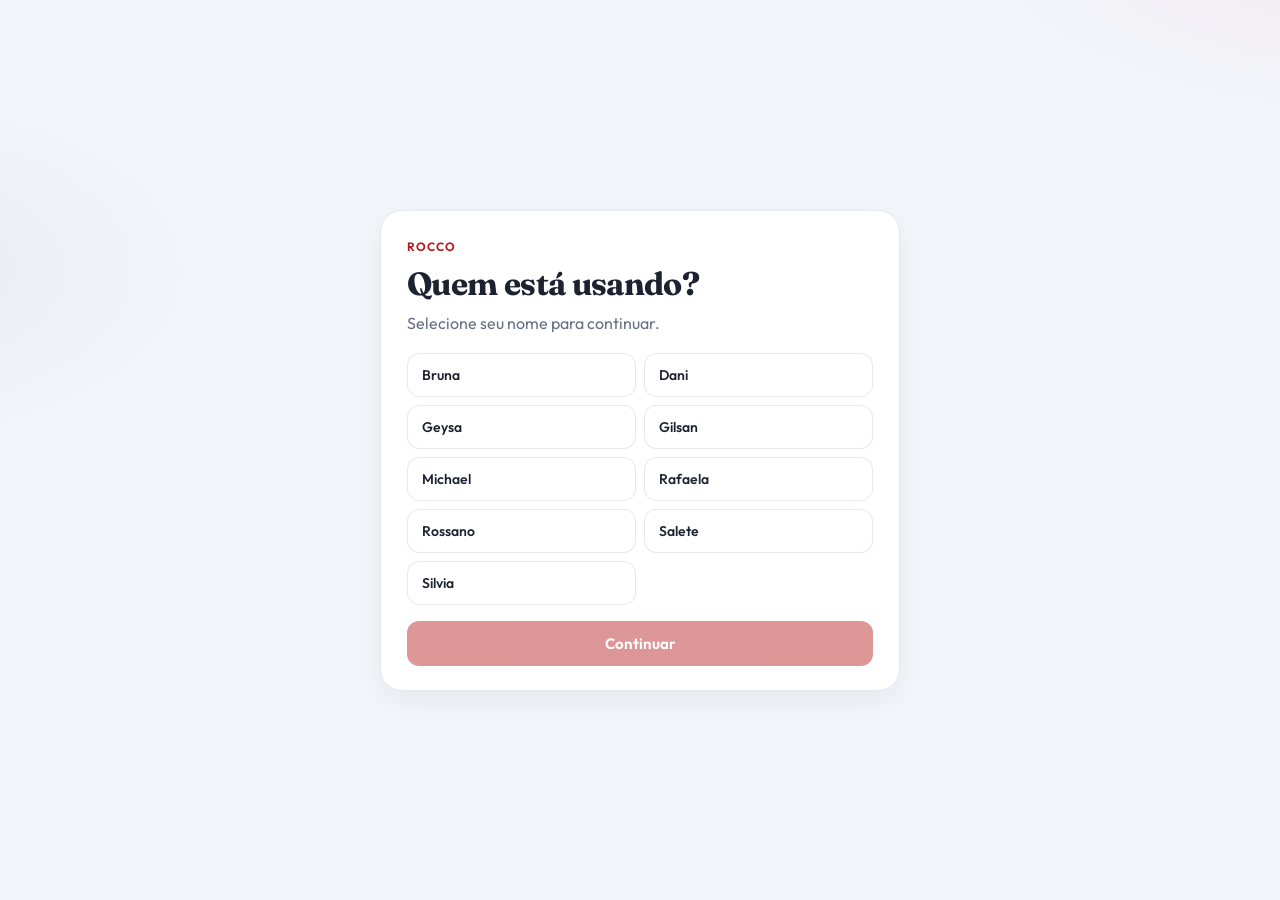
==== commit 130584cb: "Add Dani to the seller identification list. Co-authored-by: Cursor <cursoragent@cursor.com>" ====
--- a/index.html
+++ b/index.html
@@ -7,7 +7,7 @@
   <link rel="preconnect" href="https://fonts.googleapis.com">
   <link rel="preconnect" href="https://fonts.gstatic.com" crossorigin>
   <link href="https://fonts.googleapis.com/css2?family=Fraunces:opsz,wght@9..144,560;9..144,650&family=Outfit:wght@360;460;560;650&display=swap" rel="stylesheet">
-  <link rel="stylesheet" href="styles.css?v=20261107-multi-sku">
+  <link rel="stylesheet" href="styles.css?v=20261109-autor">
   <link rel="icon" href="data:image/svg+xml,%3Csvg xmlns='http://www.w3.org/2000/svg' viewBox='0 0 64 64'%3E%3Crect width='64' height='64' rx='14' fill='%23b5191a'/%3E%3C/svg%3E">
 </head>
 <body>
@@ -134,6 +134,13 @@
                 <input id="qTitle" type="search" placeholder="Buscar título" autocomplete="off" disabled aria-label="Buscar título" aria-controls="titleHit" aria-expanded="false">
               </label>
               <div id="titleHit" class="search-hit" hidden></div>
+            </div>
+            <div class="search-wrap">
+              <label class="search search-author">
+                <svg viewBox="0 0 24 24" aria-hidden="true"><circle cx="11" cy="11" r="6"/><path d="m16 16 4 4"/></svg>
+                <input id="qAuthor" type="search" placeholder="Buscar autor" autocomplete="off" disabled aria-label="Buscar autor" aria-controls="authorHit" aria-expanded="false">
+              </label>
+              <div id="authorHit" class="search-hit" hidden></div>
             </div>
             </div>
           </div>
@@ -416,7 +423,7 @@
   </div>
 
   <script src="brazil-map.js"></script>
-  <script src="app.js?v=20261107-multi-sku"></script>
+  <script src="app.js?v=20261113-dani"></script>
   <script src="sell-in/painel.js?v=20261107-drawer"></script>
 </body>
 </html>
--- a/styles.css
+++ b/styles.css
@@ -375,6 +375,7 @@
 .search input:disabled { cursor: not-allowed; }
 .search-isbn { min-width: min(200px, 70vw); }
 .search-title { min-width: min(260px, 70vw); }
+.search-author { min-width: min(220px, 70vw); }
 .search-wrap { position: relative; }
 .search-hit {
   position: absolute;
